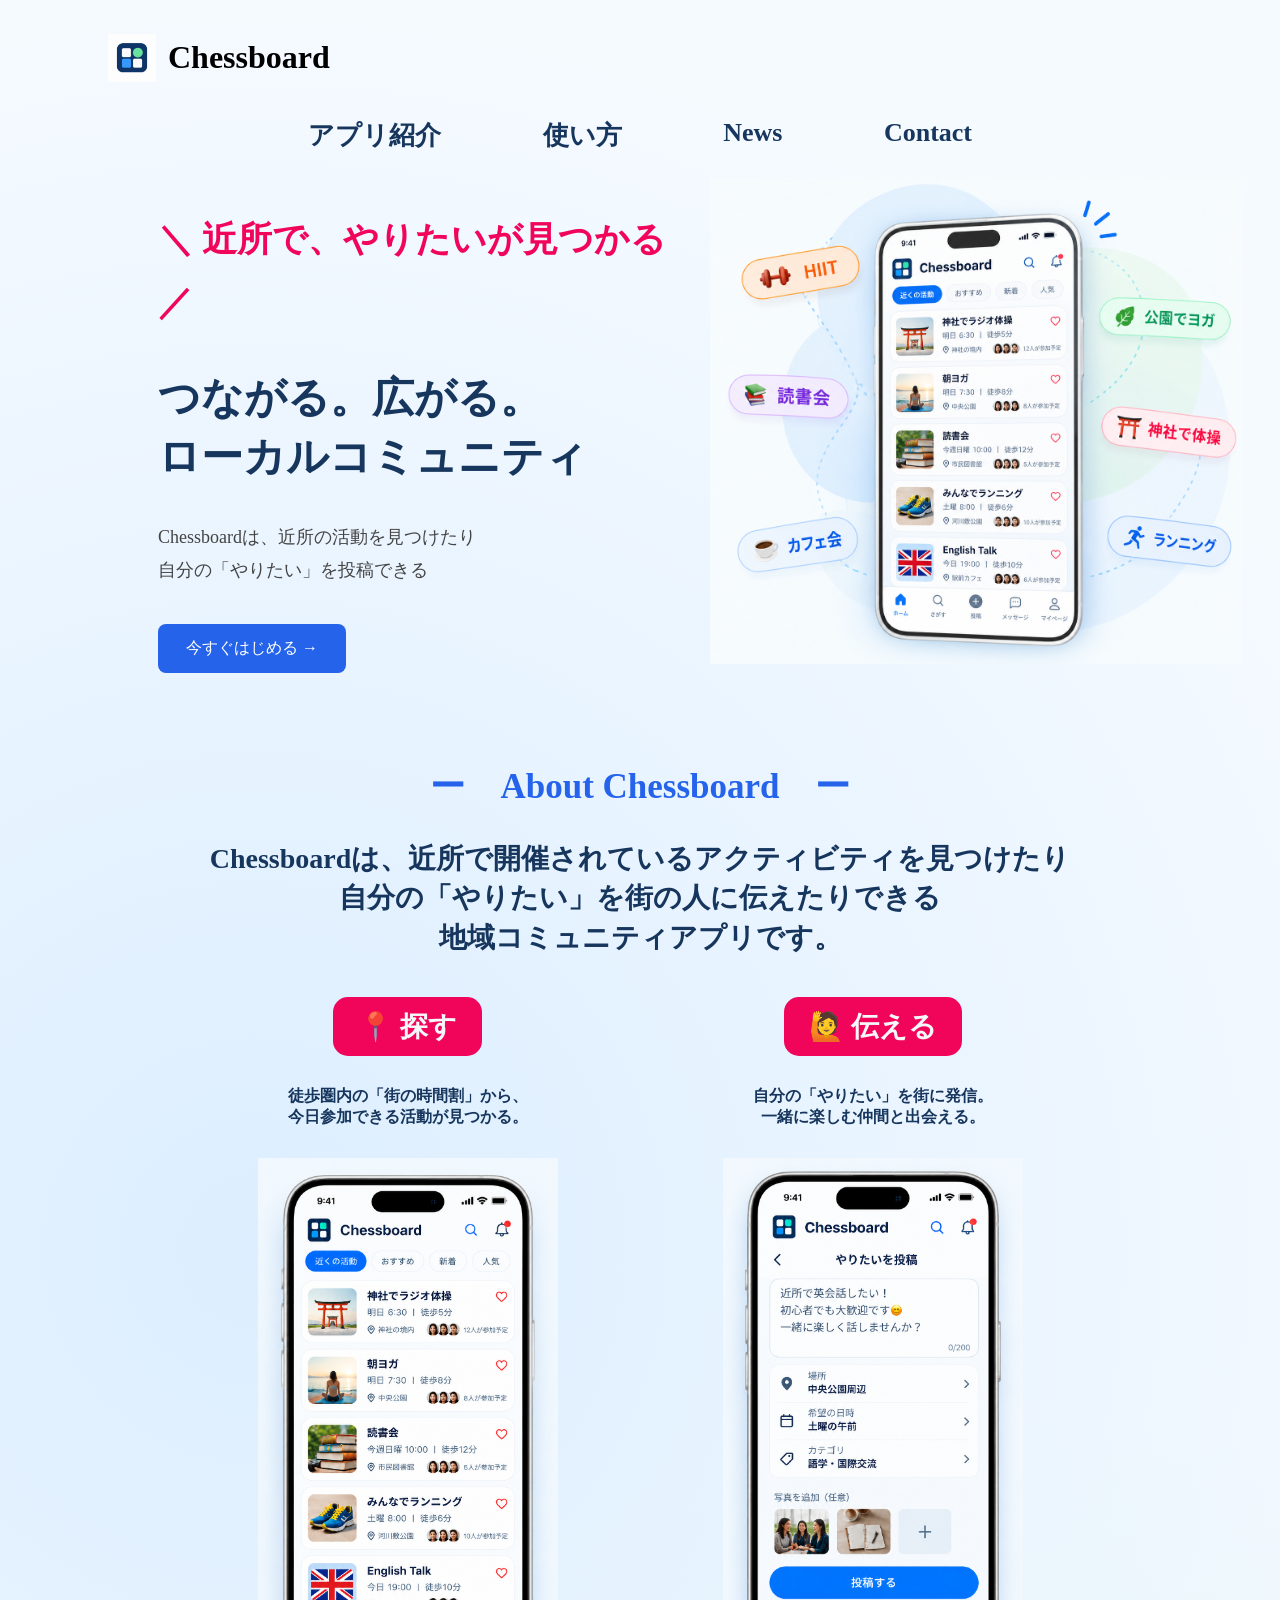
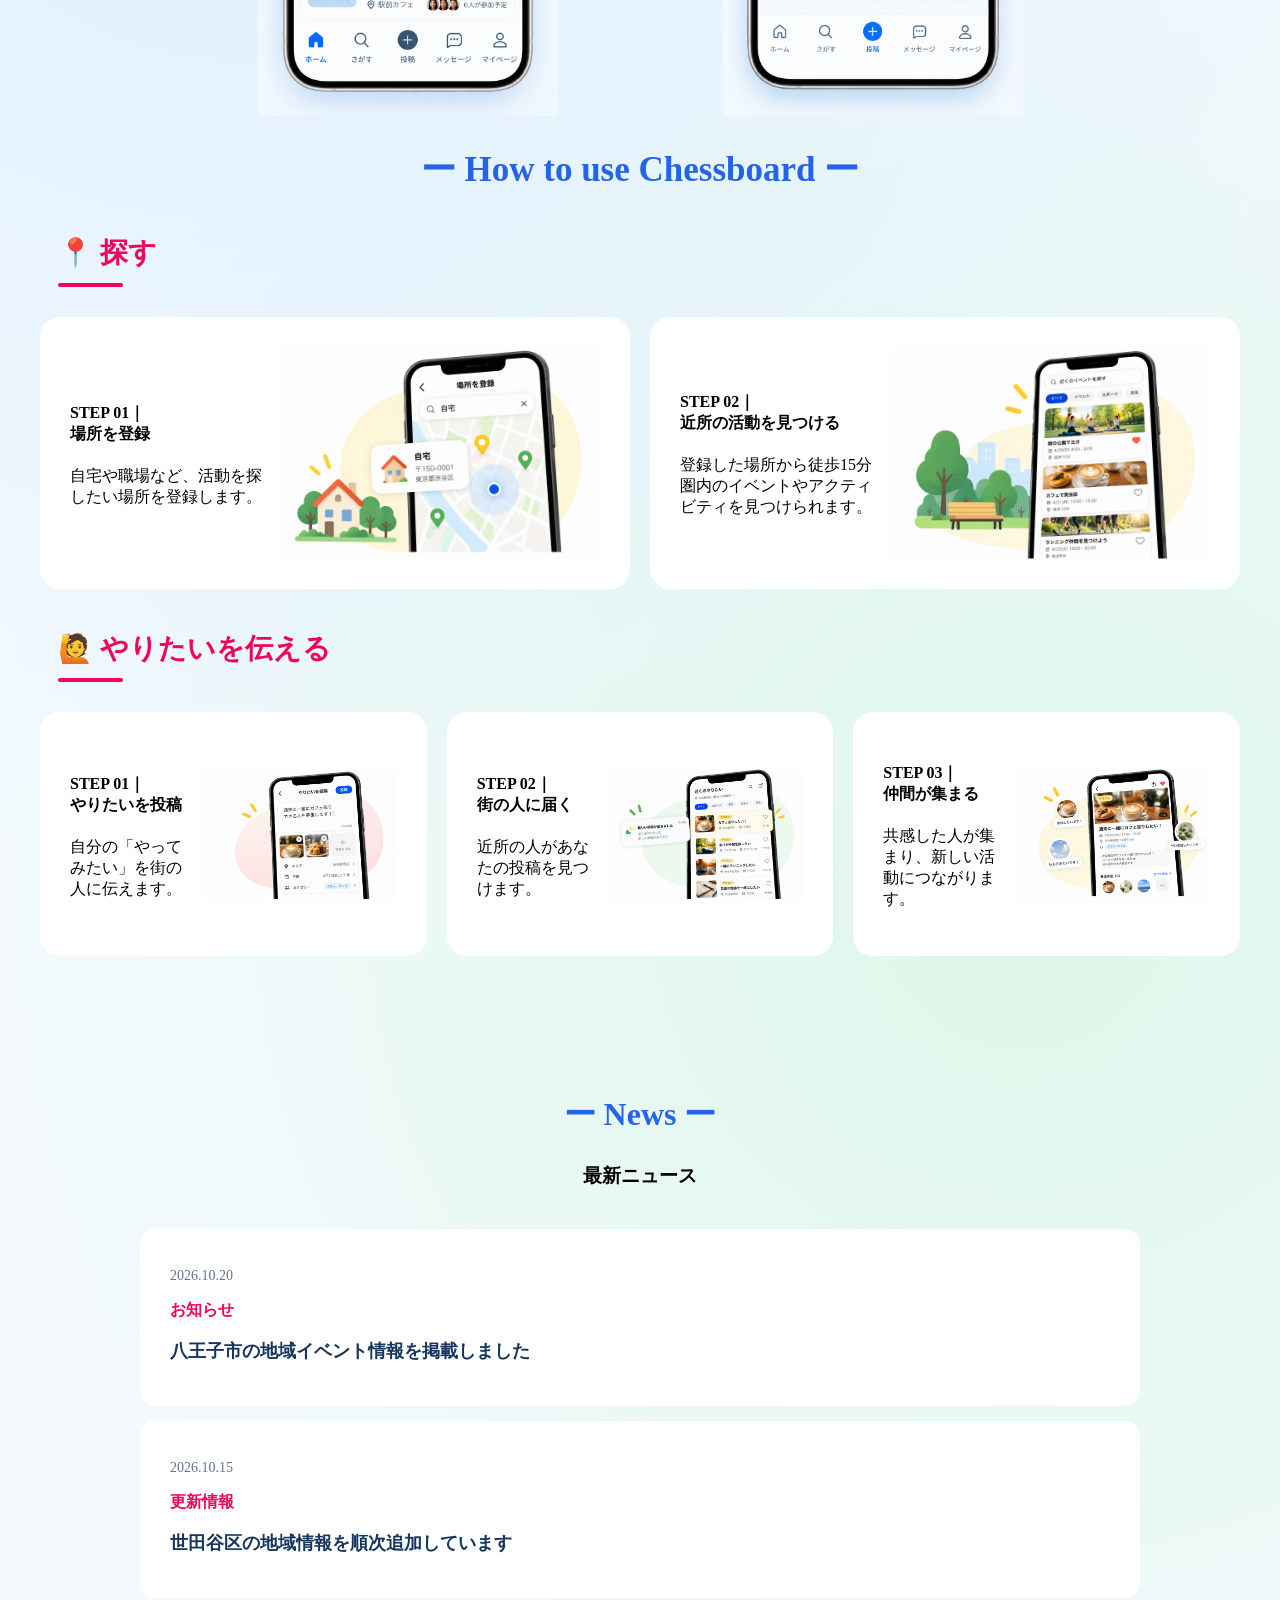
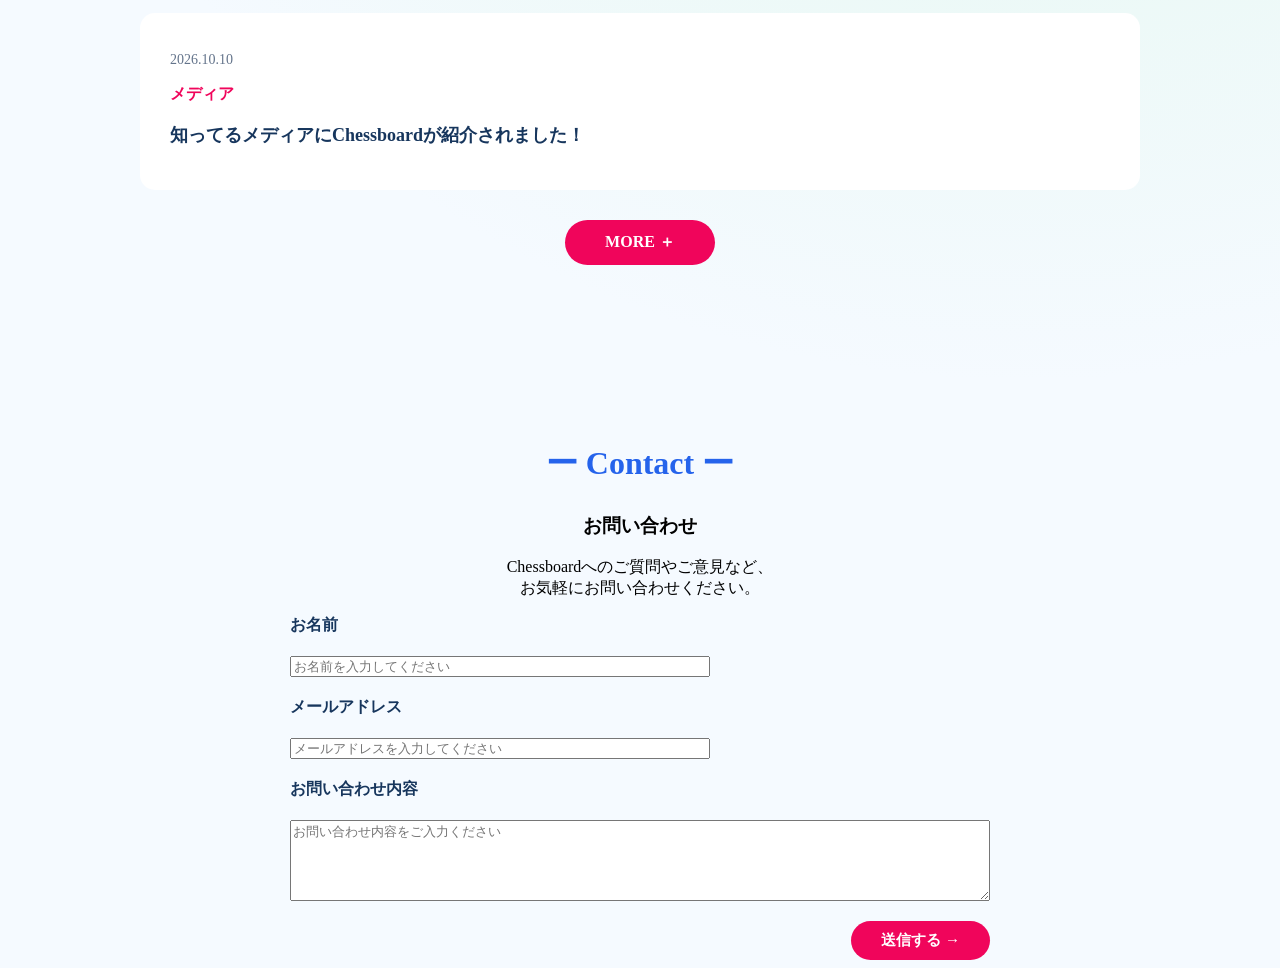
==== kadai00/index.html @ 930f8d22 "ChessboardのLP初版を作成" ====
<!DOCTYPE html>
<html lang="ja">
<head>
    <meta charset="UTF-8">
    <meta name="viewport" content="width=device-width, initial-scale=1.0">
    <title>Chessboard</title>
    <link rel="stylesheet" href="css/style.css">

</head>

<body>

    <header>
    <div class="logo">
        <img src="images/logo.png" alt="Chessboardのロゴ">
        <h1>Chessboard</h1>
    </div>

    <nav>
    <ul>
        <li><a href="#about">アプリ紹介</a></li>
        <li><a href="#howto">使い方</a></li>
        <li><a href="#news">News</a></li>
        <li><a href="#contact">Contact</a></li>
    </ul>
    </nav>
    
    </header>

    <main>
        <section class="hero">

            <div class="hero-text">
                <p class="hero-catch">＼ 近所で、やりたいが見つかる ／</p>

                <h2>つながる。広がる。<br>ローカルコミュニティ</h2>

                <p>
                    Chessboardは、近所の活動を見つけたり<br>
                    自分の「やりたい」を投稿できる<br>
                </p>

                <a href="#about" class="hero-button">今すぐはじめる →</a>
            </div>

            <div class="hero-image">
                <img src="images/hero-phone.png" alt="Chessboardのアプリ画面">
            </div>

        </section>

        <section id="about" class="about">

    <h2>ー　About Chessboard　ー</h2>

    <p class="about-text">
        Chessboardは、近所で開催されているアクティビティを見つけたり<br>
        自分の「やりたい」を街の人に伝えたりできる<br>
        地域コミュニティアプリです。
    </p>

    <div class="about-features">

        <div class="feature">
            <h3>📍 探す</h3>
            <p>徒歩圏内の「街の時間割」から、<br>今日参加できる活動が見つかる。</p>

            <img src="images/search-phone.png" alt="近所の活動を探す画面" class="feature-image">
        </div>

        <div class="feature">
            <h3>🙋 伝える</h3>
            <p>自分の「やりたい」を街に発信。<br>一緒に楽しむ仲間と出会える。</p>

            <img src="images/share-phone.png" alt="やりたいを伝える画面" class="feature-image">
        </div>

    </div>

        </section>

    <section id="howto" class="howto">

    <h2>ー How to use Chessboard ー</h2>

    <h3>📍 探す</h3>

    <div class="howto-steps">
        <div class="step">
            <div class="step-text">
            <h4>STEP 01｜<br>場所を登録</h4>
            <p>自宅や職場など、活動を探したい場所を登録します。</p>
            </div>
            <img src="images/step01.png" alt="場所を登録する画面" class="step-image">


        </div>


        <div class="step">
            <div class="step-text">
            <h4>STEP 02｜<br>近所の活動を見つける</h4>
            <p>登録した場所から徒歩15分圏内のイベントやアクティビティを見つけられます。</p>
            </div>
            <img src="images/step02.png" alt="近所の活動を見つける画面" class="step-image">
        </div>
    </div>

    <h3>🙋 やりたいを伝える</h3>

    <div class="howto-steps">
        <div class="step">
            <div class="step-text">
            <h4>STEP 01｜<br>やりたいを投稿</h4>
            <p>自分の「やってみたい」を街の人に伝えます。</p>
            </div>

            <img src="images/step03.png" alt="やりたいを投稿する画面" class="step-image">
        </div>

        <div class="step">
            <div class="step-text">
            <h4>STEP 02｜<br>街の人に届く</h4>
            <p>近所の人があなたの投稿を見つけます。</p>
            </div>
            <img src="images/step04.png" alt="街の人に届く画面" class="step-image">
        </div>

        <div class="step">
            <div class="step-text">
            <h4>STEP 03｜<br>仲間が集まる</h4>
            <p>共感した人が集まり、新しい活動につながります。</p>
            </div>
            <img src="images/step05.png" alt="仲間が集まる画面" class="step-image">
        </div>
    </div>

</section>

<section id="news" class="news">

    <h2>ー News ー</h2>

    <h3>最新ニュース</h3>

    <div class="news-list">

        <div class="news-item">
            <p class="news-date">2026.10.20</p>
            <p class="news-category">お知らせ</p>
            <p class="news-title">八王子市の地域イベント情報を掲載しました</p>
        </div>

        <div class="news-item">
            <p class="news-date">2026.10.15</p>
            <p class="news-category">更新情報</p>
            <p class="news-title">世田谷区の地域情報を順次追加しています</p>
        </div>


        <div class="news-item">
            <p class="news-date">2026.10.10</p>
            <p class="news-category">メディア</p>
            <p class="news-title">知ってるメディアにChessboardが紹介されました！</p>
        </div>

            <details class="news-more">
        <summary>
            <span class="more-open">MORE ＋</span>
            <span class="more-close">CLOSE −</span>
        </summary>
        <div class="news-item">
            <p class="news-date">2026.10.05</p>
            <p class="news-category">お知らせ</p>
            <p class="news-title">
                地域の朝ヨガ・ランニング情報を追加しました
            </p>
        </div>

        <div class="news-item">
            <p class="news-date">2026.10.01</p>
            <p class="news-category">更新情報</p>
            <p class="news-title">
                新しいエリアの活動情報を公開しました
            </p>
        </div>
    </details>

</div>

    </div>

</section>

<!-- =========================
     Contactセクション
     お問い合わせフォーム
     ========================= -->

<section id="contact" class="contact">

    <h2>ー Contact ー</h2>
    <h3>お問い合わせ</h3>

    <p>Chessboardへのご質問やご意見など、<br>
       お気軽にお問い合わせください。</p>

    <form class="contact-form">

        <!-- お名前の入力欄 -->
        <label for="name">お名前</label>
        <input type="text" id="name" name="name" placeholder="お名前を入力してください">

        <!-- メールアドレスの入力欄 -->
        <label for="email">メールアドレス</label>
        <input type="email" id="email" name="email" placeholder="メールアドレスを入力してください">

        <!-- お問い合わせ内容 -->
        <label for="message">お問い合わせ内容</label>
        <textarea id="message" name="message" rows="5" placeholder="お問い合わせ内容をご入力ください"></textarea>

        <!-- 送信ボタン -->
        <button type="submit">送信する →</button>

    </form>

</section>

    </main>

    





    
</body>
</html>
---- kadai00/css/style.css ----
html {
    scroll-behavior: smooth;
}

nav ul {
    display: flex;
    list-style: none;
    gap: 30px;
}

header {
    display: flex;
    flex-direction: column;
    align-items: stretch;
    padding: 10px 100px 0;
    gap: 20px;
}
.logo {
    display: flex;
    align-items: center;
    gap: 12px;
    align-self: flex-start;
}

.logo img {
    width: 48px;
    height: auto;
}

nav {
    margin: 0 200px;
}

nav ul {
    display: flex;
    list-style: none;
    justify-content: space-between;
    padding: 0;
    margin: 0;
}

nav a {
    font-size: 26px;
    color: #17365d;
    text-decoration: none;
    font-weight: bold;
}

.hero {
    display: flex;
    align-items: center;
    gap: 40px;
}

.hero-text {
    flex: 1;
}

.hero-image {
    flex: 1;
}

.hero-image img {
    width: 100%;
    height: auto;
}

.hero {
    display: flex;
    align-items: center;
    max-width: 1200px;
    margin: 0 auto;
    padding: 20px 30px 80px 150px;
    gap: 20px;
}

.hero-text {
    flex: 1;
}

.hero-image {
    flex: 1;
}

.hero-image img {
    width: 100%;
    height: auto;
}
.hero-text h2 {
    font-size: 42px;
    line-height: 1.4;
    color: #17365d;
}

.hero-text p {
    font-size: 18px;
    line-height: 1.8;
    color: #444;
}

.hero-button {
    display: inline-block;
    background-color: #2563eb;
    color: white;
    padding: 14px 28px;
    border-radius: 8px;
    text-decoration: none;
    margin-top: 20px;
}

.hero-text .hero-catch {
    color: #f0055b;
    font-size: 35px;
    font-weight: bold;
}

body {
    background-color: #F5FAFF;

    background-image:
        radial-gradient(
            circle at 20% 30%,
            #DCEEFF 0%,
            transparent 40%
        ),
        radial-gradient(
            circle at 80% 60%,
            #DDF7E9 0%,
            transparent 40%
        );
}

.about {
    text-align: center;
}

.about h2 {
    color: #2563eb;
    font-size: 35px;
    margin-top: 10px;
}

.feature-image {
    display: block;
    width: 300px;
    height: auto;
    margin: 30px auto 0;
}


.about-features {
    display: flex;
    gap: 30px;
    max-width: 900px;
    margin: 40px auto 0;
}

.feature {
    flex: 1;
    min-width: 0;
    text-align: center;
}


.about-text{
    font-size: 28px;
    line-height: 1.4;
    color: #17365d;
    font-weight: bold;
}

.about h3 {
    font-size: 28px;
    line-height: 1.4;
    color: #f6f7f8;
    font-weight: bold;

    background-color: #f0055b;
    padding: 10px 25px;
    border-radius: 15px;
    width: fit-content;
    margin: 0 auto 30px;
}
.feature p {
    font-weight: bold;
    color: #17365d;
}

.howto {
    text-align: center;
}

.howto h2 {
    color: #2563eb;
    font-size: 35px;
    margin-top: 30px;
}

.howto h3 {
    text-align: left;
    max-width: 1200px;
    margin: 40px auto 30px;
}

.howto-steps {
    display: flex;
    gap: 20px;
    max-width: 1200px;
    margin: 30px auto 30px;
}

.step {
    flex: 1;
    background-color: #ffffff;
    border-radius: 20px;
    padding: 30px;
    text-align: left;
    display: flex;
    align-items: center;
    gap: 10px;
}

.step-text {
    flex: 1;
    min-width: 0;
}

.step-image {
    width: 60%;
    height: auto;
}

.howto h3 {
    font-size: 28px;
    line-height: 1.4;
    color: #f0055b;
    font-weight: bold;

    width: fit-content;
    margin: 40px 0 30px 50px;
    padding: 0;
}

.howto h3::after {
    content: "";
    display: block;
    width: 65px;
    height: 4px;
    background-color: #f0055b;
    border-radius: 10px;
    margin-top: 10px;
}

.news {
    padding: 80px 30px;
    text-align: center;
}

.news h2 {
    font-size: 32px;
    color: #2563eb;
    font-weight: bold;
}

.news-list {
    max-width: 1000px;
    margin: 40px auto;
}

.news-item {
    background-color: #ffffff;
    padding: 25px 30px;
    border-radius: 15px;
    margin-bottom: 15px;
    text-align: left;
}

.news-date {
    color: #64748b;
    font-size: 14px;
}

.news-category {
    color: #f0055b;
    font-weight: bold;
}

.news-title {
    color: #17365d;
    font-size: 18px;
    font-weight: bold;
}

.news-item {
    background-color: #ffffff;
    padding: 25px 30px;
    border-radius: 15px;
    margin-bottom: 15px;
    text-align: left;

    transition: transform 0.3s ease, background-color 0.3s ease;
}

.news-item:hover {
    transform: translateY(-5px);
    background-color: #fff0f5;
}

.news-more summary {
    width: fit-content;
    margin: 30px auto;
    padding: 12px 40px;
    background-color: #f0055b;
    color: white;
    border-radius: 30px;
    font-weight: bold;
    cursor: pointer;
    list-style: none;
}

.news-more summary::-webkit-details-marker {
    display: none;
}

.news-more summary:hover {
    background-color: #d0044f;
}

/* 通常時はCLOSEを隠す */
.more-close {
    display: none;
}

/* 開いたらMOREを隠す */
.news-more[open] .more-open {
    display: none;
}

/* 開いたらCLOSEを表示する */
.news-more[open] .more-close {
    display: inline;
}

.contact {
    text-align: center;
}

.contact h2 {
    font-size: 32px;
    color: #2563eb;
    font-weight: bold;
}

.contact-form {
    display: flex;
    flex-direction: column;
    gap: 20px;
    max-width: 700px;
    margin: 0 auto;
}

.contact-form input {
    width: 60%;
}

/* ラベルを左寄せにする */
.contact-form label {
    text-align: left;
    color: #17365d;
    font-weight: bold;
}

/* お名前・メールアドレスの入力欄 */
.contact-form input {
    width: 60%;
    align-self: flex-start;
    box-sizing: border-box;
}

/* 送信ボタンのデザイン */
.contact-form button {
    background-color: #f0055b;
    color: white;
    border: none;
    border-radius: 30px;
    padding: 10px 30px;
    font-size: 15px;
    font-weight: bold;
    cursor: pointer;

    align-self: flex-end;

    transition: transform 0.3s ease, background-color 0.3s ease;
}

/* マウスを乗せたとき */
.contact-form button:hover {
    background-color: #d0044f;
    transform: translateY(-3px);
}
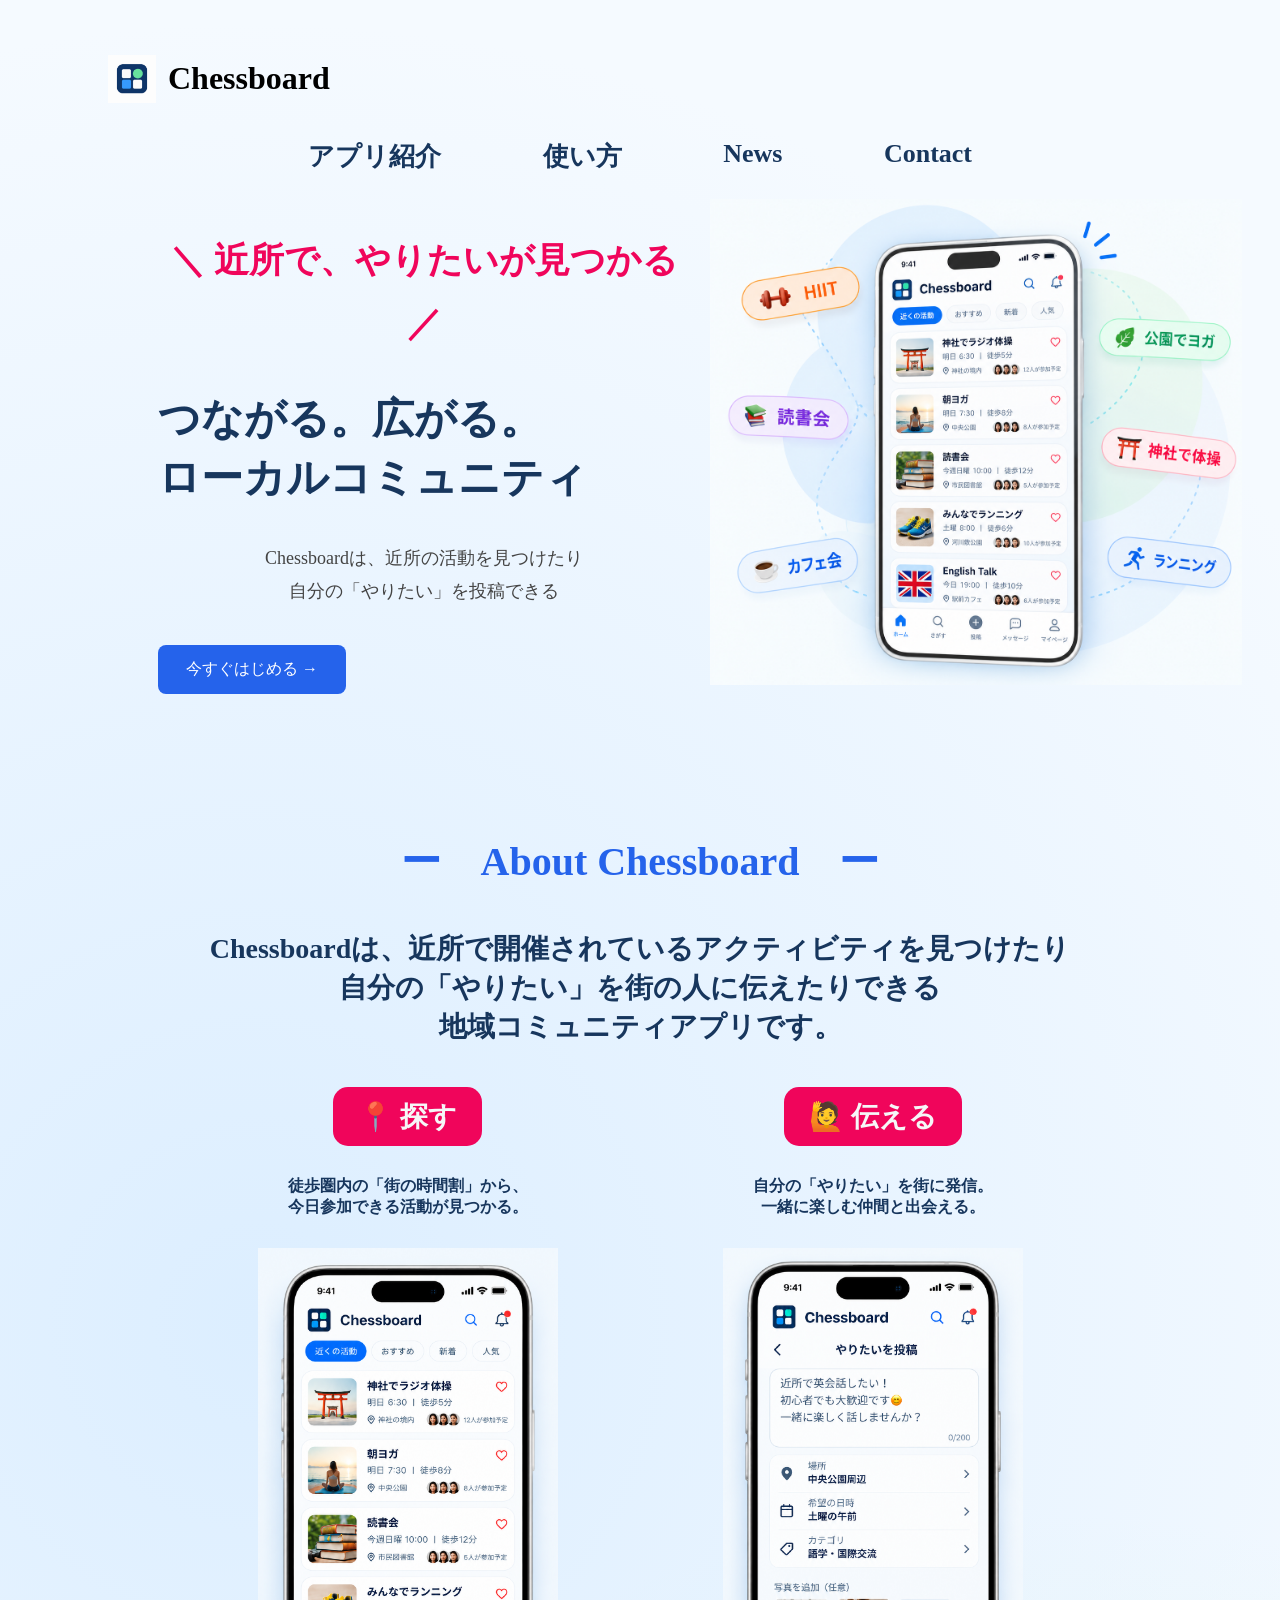
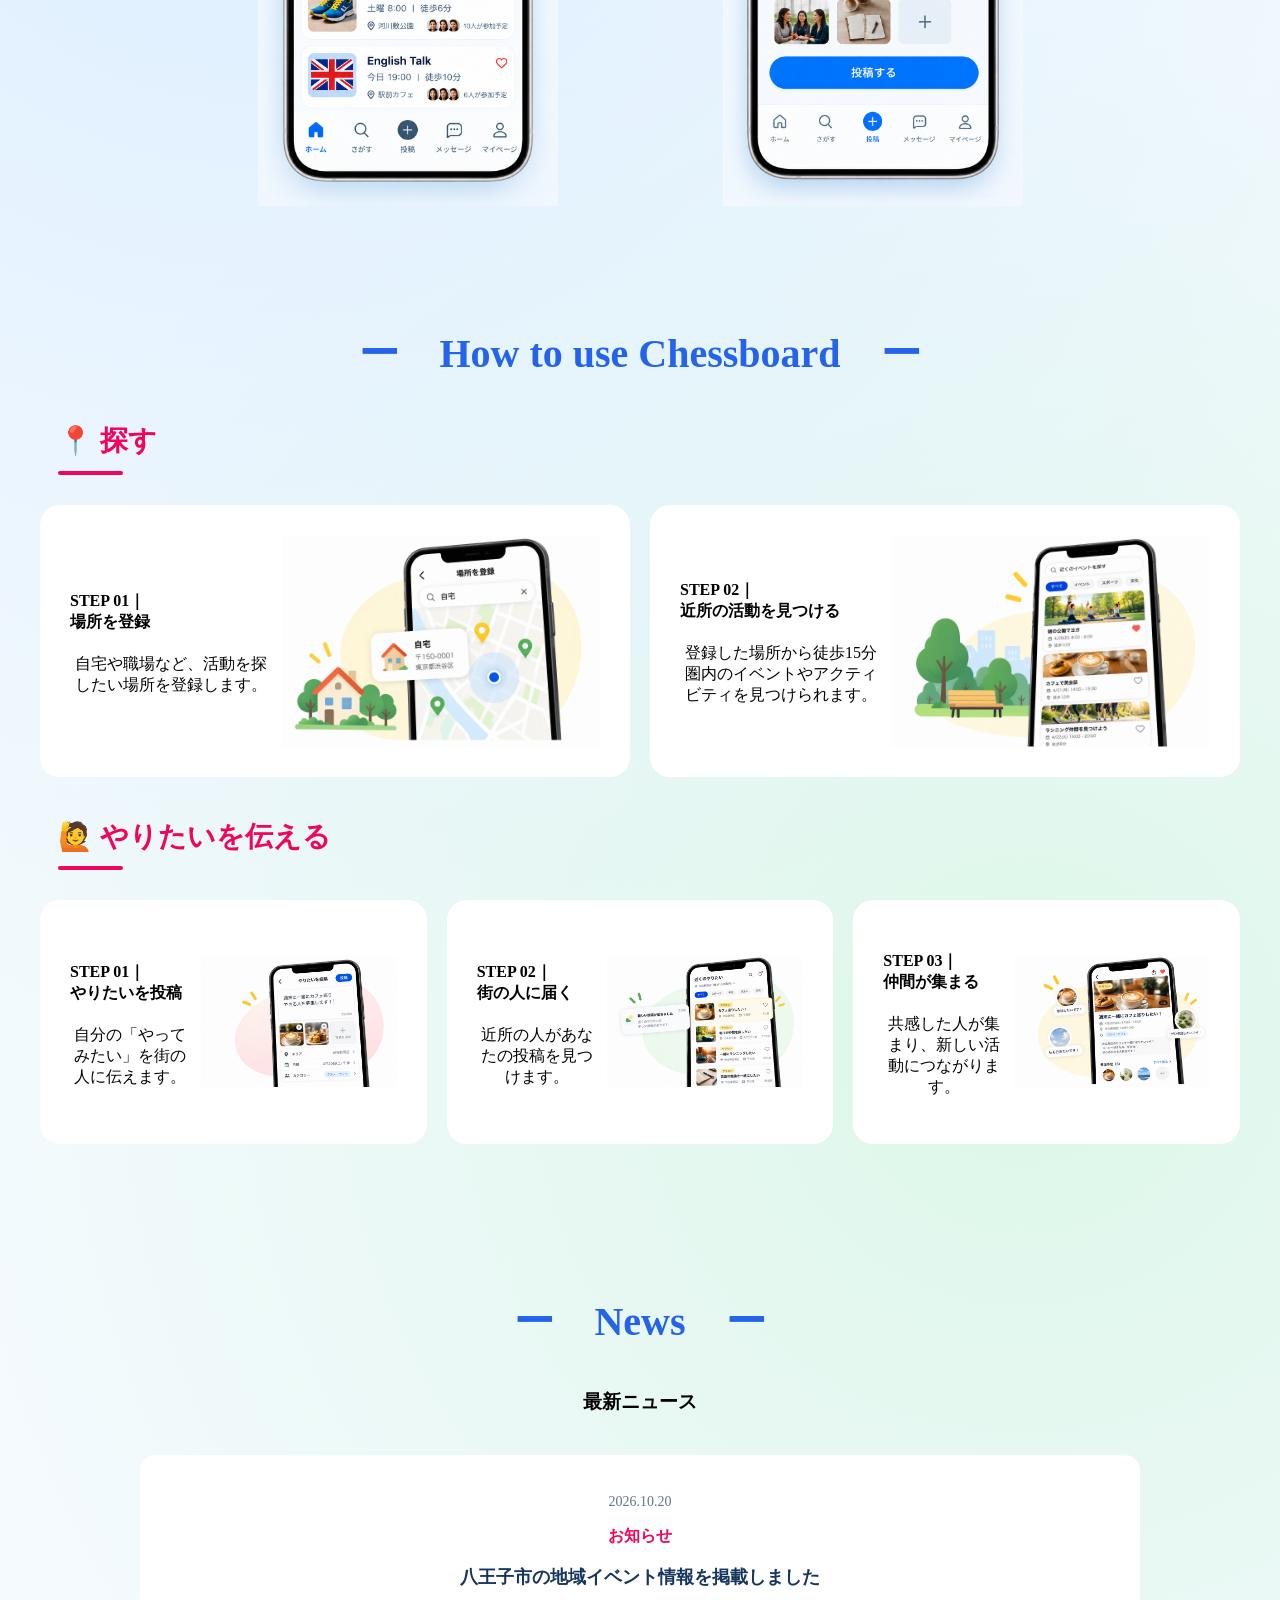
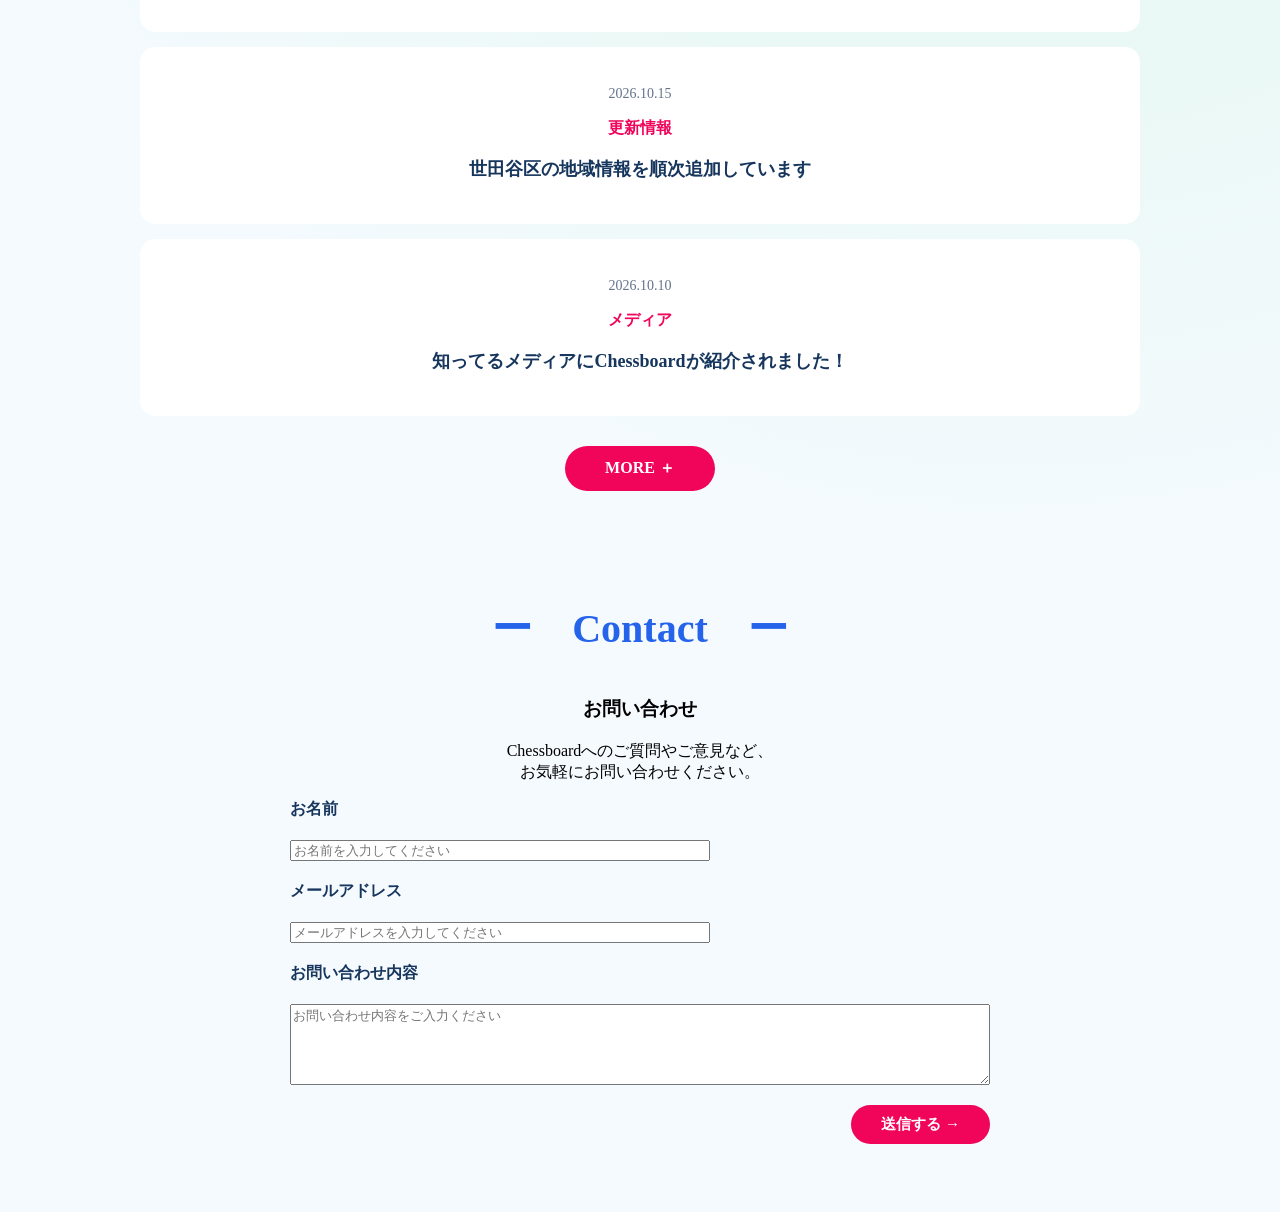
==== commit 80ee1324: "HTMLとCSSのレイアウトを修正" ====
--- a/kadai00/index.html
+++ b/kadai00/index.html
@@ -4,7 +4,7 @@
     <meta charset="UTF-8">
     <meta name="viewport" content="width=device-width, initial-scale=1.0">
     <title>Chessboard</title>
-    <link rel="stylesheet" href="css/style.css">
+    <link rel="stylesheet" href="css/style.css">　<!-- CSS読み込みファイルを追加 -->
 
 </head>
 
@@ -81,7 +81,7 @@
 
     <section id="howto" class="howto">
 
-    <h2>ー How to use Chessboard ー</h2>
+    <h2>ー　How to use Chessboard　ー</h2>
 
     <h3>📍 探す</h3>
 
@@ -139,7 +139,7 @@
 
 <section id="news" class="news">
 
-    <h2>ー News ー</h2>
+    <h2>ー　News　ー</h2>
 
     <h3>最新ニュース</h3>
 
@@ -199,7 +199,7 @@
 
 <section id="contact" class="contact">
 
-    <h2>ー Contact ー</h2>
+    <h2>ー　Contact　ー</h2>
     <h3>お問い合わせ</h3>
 
     <p>Chessboardへのご質問やご意見など、<br>
--- a/kadai00/css/style.css
+++ b/kadai00/css/style.css
@@ -1,118 +1,13 @@
+/* ==========================
+   01. ページ全体
+========================== */
+
+/* クリックしたらスムーズに移動 */
 html {
     scroll-behavior: smooth;
 }
 
-nav ul {
-    display: flex;
-    list-style: none;
-    gap: 30px;
-}
-
-header {
-    display: flex;
-    flex-direction: column;
-    align-items: stretch;
-    padding: 10px 100px 0;
-    gap: 20px;
-}
-.logo {
-    display: flex;
-    align-items: center;
-    gap: 12px;
-    align-self: flex-start;
-}
-
-.logo img {
-    width: 48px;
-    height: auto;
-}
-
-nav {
-    margin: 0 200px;
-}
-
-nav ul {
-    display: flex;
-    list-style: none;
-    justify-content: space-between;
-    padding: 0;
-    margin: 0;
-}
-
-nav a {
-    font-size: 26px;
-    color: #17365d;
-    text-decoration: none;
-    font-weight: bold;
-}
-
-.hero {
-    display: flex;
-    align-items: center;
-    gap: 40px;
-}
-
-.hero-text {
-    flex: 1;
-}
-
-.hero-image {
-    flex: 1;
-}
-
-.hero-image img {
-    width: 100%;
-    height: auto;
-}
-
-.hero {
-    display: flex;
-    align-items: center;
-    max-width: 1200px;
-    margin: 0 auto;
-    padding: 20px 30px 80px 150px;
-    gap: 20px;
-}
-
-.hero-text {
-    flex: 1;
-}
-
-.hero-image {
-    flex: 1;
-}
-
-.hero-image img {
-    width: 100%;
-    height: auto;
-}
-.hero-text h2 {
-    font-size: 42px;
-    line-height: 1.4;
-    color: #17365d;
-}
-
-.hero-text p {
-    font-size: 18px;
-    line-height: 1.8;
-    color: #444;
-}
-
-.hero-button {
-    display: inline-block;
-    background-color: #2563eb;
-    color: white;
-    padding: 14px 28px;
-    border-radius: 8px;
-    text-decoration: none;
-    margin-top: 20px;
-}
-
-.hero-text .hero-catch {
-    color: #f0055b;
-    font-size: 35px;
-    font-weight: bold;
-}
+/* ページ全体の背景 */
 
 body {
     background-color: #F5FAFF;
@@ -130,16 +25,127 @@
         );
 }
 
-.about {
-    text-align: center;
-}
-
-.about h2 {
-    color: #2563eb;
+
+
+/* ==========================
+   02. ヘッダー・ナビゲーション
+========================== */
+
+/* navの中のメニューを横並び */
+nav ul {
+    display: flex;/* 横並び */
+    list-style: none;/* リストの点を消す */
+    gap: 30px;/* メニュー同士の間隔 */
+    justify-content: space-between;
+    padding: 0;
+    margin: 0;
+}
+
+/* headerの中のロゴとnavを上下2段に並べる */
+header {
+    display: flex;
+    flex-direction: column;/* 縦並び */
+    align-items: stretch;/* 子要素を横方向に伸ばす */
+    padding: 10px 100px 0;/* 上10px、左右100px */
+    gap: 20px;/* ロゴとnavの間隔 */
+}
+
+/* ロゴの画像と文字を横並びにする */
+.logo {
+    display: flex;
+    align-items: center;
+    gap: 12px;
+    align-self: flex-start;
+}
+
+.logo img {
+    width: 48px;
+    height: auto;
+}
+/* ナビゲーション全体の左右の余白 */
+
+nav {
+    margin: 0 200px;
+}
+
+/* ナビゲーション内のリンク */
+nav a {
+    font-size: 26px;
+    color: #17365d;
+    text-decoration: none;
+    font-weight: bold;
+}
+
+/* ==========================
+ 03. ヒーローエリア
+========================== */
+
+/* 文字側と画像側でスペースを分ける */
+
+.hero-text {
+    flex: 1;
+}
+
+.hero-image {
+    flex: 1;
+}
+
+
+/* 文字と画像を横並びにする */
+.hero {
+    display: flex;
+    align-items: center;
+    max-width: 1200px;
+    margin: 0 auto;
+    padding: 20px 30px 80px 150px;
+    gap: 20px;
+}
+
+/* 画像を親要素の幅に合わせる */
+.hero-image img {
+    width: 100%;
+    height: auto;
+}
+
+/* ヒーローの見出し */
+.hero-text h2 {
+    font-size: 42px;
+    line-height: 1.4;
+    color: #17365d;
+}
+
+/* ヒーローの説明文 */
+.hero-text p {
+    font-size: 18px;
+    line-height: 1.8;
+    color: #444;
+}
+
+/* ヒーローのボタン */
+.hero-button {
+    display: inline-block;
+    background-color: #2563eb;
+    color: white;
+    padding: 14px 28px;
+    border-radius: 8px;
+    text-decoration: none;
+    margin-top: 20px;
+}
+
+/* 強調したいキャッチコピー */
+.hero-text .hero-catch {
+    color: #f0055b;
     font-size: 35px;
-    margin-top: 10px;
-}
-
+    font-weight: bold;
+}
+
+
+/* ==========================
+   05. About Chessboard
+========================== */
+
+
+/* 特徴を紹介する画像 */
 .feature-image {
     display: block;
     width: 300px;
@@ -147,7 +153,7 @@
     margin: 30px auto 0;
 }
 
-
+/* 特徴を横並びにする */
 .about-features {
     display: flex;
     gap: 30px;
@@ -155,20 +161,22 @@
     margin: 40px auto 0;
 }
 
+/* それぞれの特徴 */
 .feature {
     flex: 1;
     min-width: 0;
     text-align: center;
 }
 
-
+/* Aboutの説明文 */
 .about-text{
     font-size: 28px;
     line-height: 1.4;
     color: #17365d;
     font-weight: bold;
-}
-
+    text-align: center;
+}
+/* About内の小見出し */
 .about h3 {
     font-size: 28px;
     line-height: 1.4;
@@ -186,22 +194,24 @@
     color: #17365d;
 }
 
-.howto {
-    text-align: center;
-}
-
-.howto h2 {
-    color: #2563eb;
-    font-size: 35px;
-    margin-top: 30px;
-}
-
+/* ==========================
+   06. How to use Chessboard
+========================== */
+
+/* How toの小見出し */
 .howto h3 {
     text-align: left;
     max-width: 1200px;
-    margin: 40px auto 30px;
-}
-
+    font-size: 28px;
+    line-height: 1.4;
+    color: #f0055b;
+    font-weight: bold;
+    width: fit-content;
+    margin: 40px 0 30px 50px;
+    padding: 0;
+}
+
+/* ステップを横並びにする */
 .howto-steps {
     display: flex;
     gap: 20px;
@@ -209,6 +219,7 @@
     margin: 30px auto 30px;
 }
 
+/* それぞれのステップのカード */
 .step {
     flex: 1;
     background-color: #ffffff;
@@ -220,27 +231,19 @@
     gap: 10px;
 }
 
+/* カード内の説明文 */
 .step-text {
     flex: 1;
     min-width: 0;
 }
 
+/* カード内の画像 */
 .step-image {
     width: 60%;
     height: auto;
 }
 
-.howto h3 {
-    font-size: 28px;
-    line-height: 1.4;
-    color: #f0055b;
-    font-weight: bold;
-
-    width: fit-content;
-    margin: 40px 0 30px 50px;
-    padding: 0;
-}
-
+/* 小見出しの下にピンクの線をつける */
 .howto h3::after {
     content: "";
     display: block;
@@ -251,61 +254,63 @@
     margin-top: 10px;
 }
 
-.news {
-    padding: 80px 30px;
-    text-align: center;
-}
-
-.news h2 {
-    font-size: 32px;
-    color: #2563eb;
-    font-weight: bold;
-}
-
+/* ==========================
+   07. News
+========================== */
+/* ニュース一覧の横幅 */
 .news-list {
     max-width: 1000px;
     margin: 40px auto;
 }
 
+/* Newsセクションの左右・下側の余白 */
+.news {
+    padding-left: 30px;
+    padding-right: 30px;
+    padding-bottom: 20px;
+}
+
+.news h3 {
+    text-align: center;
+}
+
+/* ニュースの日付 */
+.news-date {
+    color: #64748b;
+    font-size: 14px;
+}
+
+/* ニュースのカテゴリー */
+.news-category {
+    color: #f0055b;
+    font-weight: bold;
+}
+
+/* ニュースのタイトル */
+.news-title {
+    color: #17365d;
+    font-size: 18px;
+    font-weight: bold;
+}
+
+/* ニュースのカード */
 .news-item {
     background-color: #ffffff;
     padding: 25px 30px;
     border-radius: 15px;
     margin-bottom: 15px;
     text-align: left;
-}
-
-.news-date {
-    color: #64748b;
-    font-size: 14px;
-}
-
-.news-category {
-    color: #f0055b;
-    font-weight: bold;
-}
-
-.news-title {
-    color: #17365d;
-    font-size: 18px;
-    font-weight: bold;
-}
-
-.news-item {
-    background-color: #ffffff;
-    padding: 25px 30px;
-    border-radius: 15px;
-    margin-bottom: 15px;
-    text-align: left;
 
     transition: transform 0.3s ease, background-color 0.3s ease;
 }
 
+/* カードにマウスを乗せたとき */
 .news-item:hover {
     transform: translateY(-5px);
     background-color: #fff0f5;
 }
 
+/* MORE / CLOSEボタン */
 .news-more summary {
     width: fit-content;
     margin: 30px auto;
@@ -318,10 +323,12 @@
     list-style: none;
 }
 
+/* ブラウザ標準のマーカーを非表示 */
 .news-more summary::-webkit-details-marker {
     display: none;
 }
 
+/* MORE / CLOSEボタンのホバー */
 .news-more summary:hover {
     background-color: #d0044f;
 }
@@ -341,16 +348,21 @@
     display: inline;
 }
 
+/* ==========================
+   08. Contact
+========================== */
+
+/* Contactの上側の余白だけ小さくする */
 .contact {
+    padding-top: 20px;
+}
+
+.contact h3,p{
     text-align: center;
 }
 
-.contact h2 {
-    font-size: 32px;
-    color: #2563eb;
-    font-weight: bold;
-}
-
+
+/* お問い合わせフォーム全体 */
 .contact-form {
     display: flex;
     flex-direction: column;
@@ -359,11 +371,7 @@
     margin: 0 auto;
 }
 
-.contact-form input {
-    width: 60%;
-}
-
-/* ラベルを左寄せにする */
+/* ラベルを左寄せ、色 */
 .contact-form label {
     text-align: left;
     color: #17365d;
@@ -387,9 +395,7 @@
     font-size: 15px;
     font-weight: bold;
     cursor: pointer;
-
     align-self: flex-end;
-
     transition: transform 0.3s ease, background-color 0.3s ease;
 }
 
@@ -399,6 +405,41 @@
     transform: translateY(-3px);
 }
 
+/* ==========================
+   セクション共通デザイン
+========================== */
+
+/* About・Howto・News・Contactの上下余白を統一 */
+.about,
+.howto,
+.news,
+.contact {
+    padding-top: 60px;
+    padding-bottom: 60px;
+}
+
+/* 4つの見出しのデザインを統一 */
+.about h2,
+.howto h2,
+.news h2,
+.contact h2 {
+    font-size: 40px;
+    color: #2563eb;
+    font-weight: bold;
+    margin-top: 0;
+    margin-bottom: 40px;
+    text-align: center;
+}
+
+/* NewsとContactの間隔を狭くする */
+.news {
+    padding-bottom: 20px;
+}
+
+.contact {
+    padding-top: 20px;
+}
+
 
 
 
